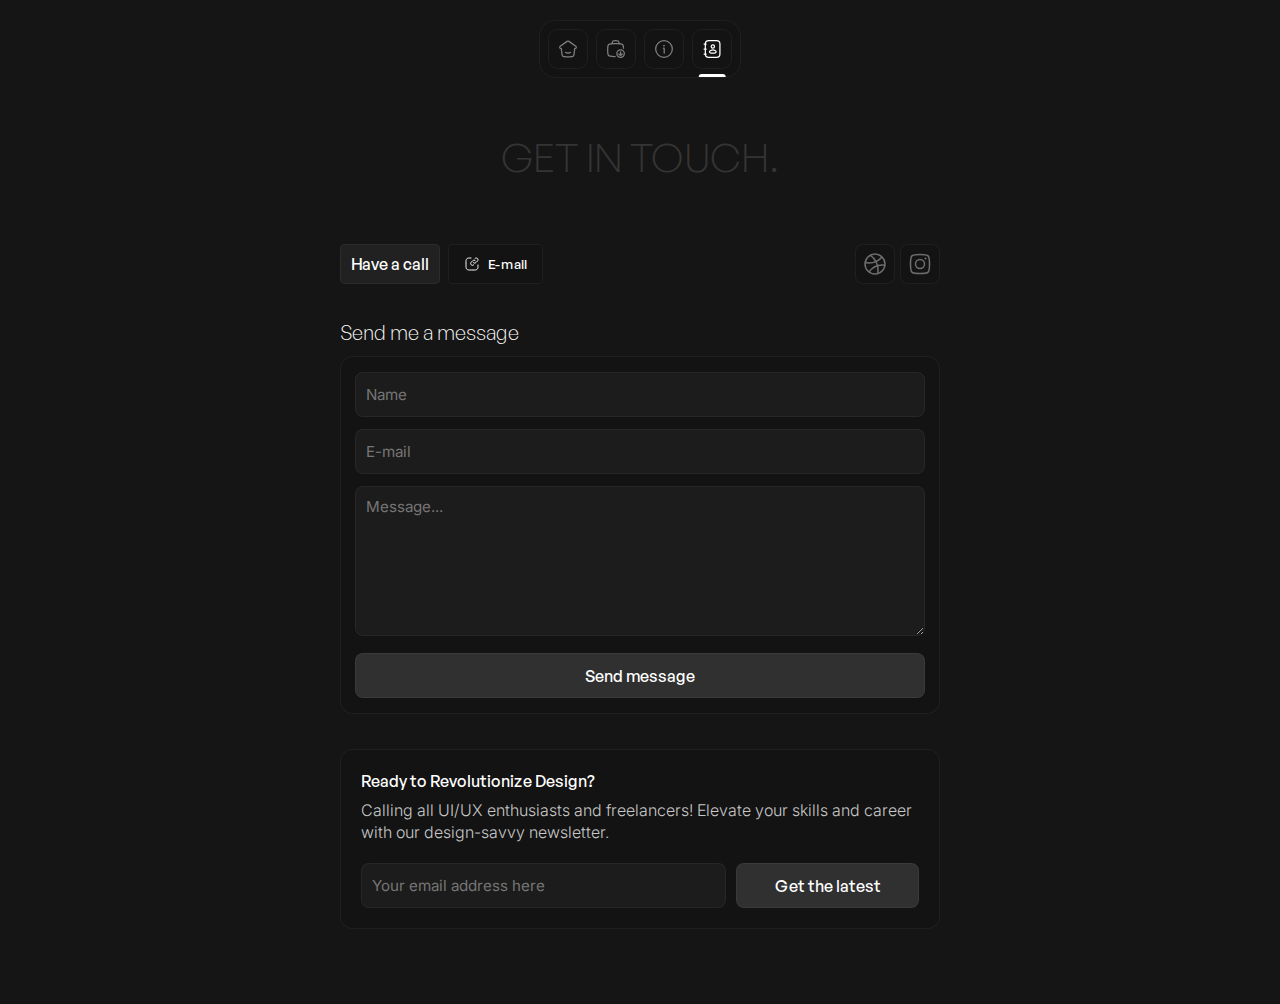
==== pages/contact.html @ 55bb3c2d "Finished the contact page." ====
<!DOCTYPE html>
<html lang="en">
<head>
    <meta charset="UTF-8">
    <meta name="viewport" content="width=device-width, initial-scale=1.0">
    <title>Mason Harper - Contact</title>
    <link rel="stylesheet" href="../styles/contact.css">
    <link rel="stylesheet" href="../styles/navbar.css">
    <link rel="stylesheet" href="../styles/reset.css">
</head>
<body>

    <!-- NAVBAR -->

    <nav>
        <a href="../index.html" class="link">
            <svg class="link-svg" xmlns="http://www.w3.org/2000/svg" viewBox="0 0 24 24" width="24" height="24" color="#000000" fill="none">
                <path d="M3.16405 11.3497L4 11.5587L4.45686 16.1005C4.715 18.6668 4.84407 19.9499 5.701 20.7249C6.55793 21.5 7.84753 21.5 10.4267 21.5H13.5733C16.1525 21.5 17.4421 21.5 18.299 20.7249C19.1559 19.9499 19.285 18.6668 19.5431 16.1005L20 11.5587L20.836 11.3497C21.5201 11.1787 22 10.564 22 9.85882C22 9.35735 21.7553 8.88742 21.3445 8.59985L13.1469 2.86154C12.4583 2.37949 11.5417 2.37949 10.8531 2.86154L2.65549 8.59985C2.24467 8.88742 2 9.35735 2 9.85882C2 10.564 2.47993 11.1787 3.16405 11.3497Z" stroke="currentColor" stroke-width="1.5" stroke-linecap="round" stroke-linejoin="round" />
                <path d="M15 16C14.2005 16.6224 13.1502 17 12 17C10.8498 17 9.79952 16.6224 9 16" stroke="currentColor" stroke-width="1.5" stroke-linecap="round" />
            </svg>
        </a>
        <a href="./projects.html" class="link">
            <svg class="link-svg" xmlns="http://www.w3.org/2000/svg" viewBox="0 0 24 24" width="24" height="24" color="#000000" fill="none">
                <path d="M11.0065 21H9.60546C6.02021 21 4.22759 21 3.11379 19.865C2 18.7301 2 16.9034 2 13.25C2 9.59661 2 7.76992 3.11379 6.63496C4.22759 5.5 6.02021 5.5 9.60546 5.5H13.4082C16.9934 5.5 18.7861 5.5 19.8999 6.63496C20.7568 7.50819 20.9544 8.7909 21 11" stroke="currentColor" stroke-width="1.5" stroke-linecap="round" stroke-linejoin="round" />
                <path d="M17.5 22C19.9853 22 22 19.9853 22 17.5C22 15.0147 19.9853 13 17.5 13C15.0147 13 13 15.0147 13 17.5C13 19.9853 15.0147 22 17.5 22Z" stroke="currentColor" stroke-width="1.5" stroke-linecap="round" />
                <path d="M19.5 18L18.9142 18.5541C18.2475 19.1847 17.9142 19.5 17.5 19.5M15.5 18L16.0858 18.5541C16.7525 19.1847 17.0858 19.5 17.5 19.5M17.5 19.5V15.5" stroke="currentColor" stroke-width="1.5" stroke-linecap="round" stroke-linejoin="round" />
                <path d="M16 5.5L15.9007 5.19094C15.4056 3.65089 15.1581 2.88087 14.5689 2.44043C13.9796 2 13.197 2 11.6316 2H11.3684C9.80304 2 9.02036 2 8.43111 2.44043C7.84186 2.88087 7.59436 3.65089 7.09934 5.19094L7 5.5" stroke="currentColor" stroke-width="1.5" stroke-linecap="round" stroke-linejoin="round" />
            </svg>
        </a>
        <a href="./about.html" class="link">
            <svg class="link-svg" xmlns="http://www.w3.org/2000/svg" viewBox="0 0 24 24" width="24" height="24" color="#000000" fill="none">
                <path d="M22 12C22 6.47715 17.5228 2 12 2C6.47715 2 2 6.47715 2 12C2 17.5228 6.47715 22 12 22C17.5228 22 22 17.5228 22 12Z" stroke="currentColor" stroke-width="1.5" />
                <path d="M12.2422 17V12C12.2422 11.5286 12.2422 11.2929 12.0957 11.1464C11.9493 11 11.7136 11 11.2422 11" stroke="currentColor" stroke-width="1.5" stroke-linecap="round" stroke-linejoin="round" />
                <path d="M11.992 8H12.001" stroke="currentColor" stroke-width="2" stroke-linecap="round" stroke-linejoin="round" />
            </svg>
        </a>
        <a href="./contact.html" class="link link-active">
            <svg class="link-svg" xmlns="http://www.w3.org/2000/svg" viewBox="0 0 24 24" width="24" height="24" color="#000000" fill="none">
                <rect x="4" y="2" width="17.5" height="20" rx="4" stroke="currentColor" stroke-width="1.5" />
                <path d="M10.59 13.7408C9.96125 14.162 8.31261 15.0221 9.31674 16.0983C9.80725 16.624 10.3536 17 11.0404 17H14.9596C15.6464 17 16.1928 16.624 16.6833 16.0983C17.6874 15.0221 16.0388 14.162 15.41 13.7408C13.9355 12.7531 12.0645 12.7531 10.59 13.7408Z" stroke="currentColor" stroke-width="1.5" />
                <path d="M15 9C15 10.1046 14.1046 11 13 11C11.8954 11 11 10.1046 11 9C11 7.89543 11.8954 7 13 7C14.1046 7 15 7.89543 15 9Z" stroke="currentColor" stroke-width="1.5" />
                <path d="M5 6L2.5 6M5 12L2.5 12M5 18H2.5" stroke="currentColor" stroke-width="1.5" stroke-linecap="round" stroke-linejoin="round" />
            </svg>
        </a>
    </nav>

    <!-- MAIN -->

    <main>

        <!-- CONTACT CONTENT -->

        <div class="contact-content">
            <div class="contact-content-text">
                <h2 class="contact-content-text-itself">Get in touch.</h2>
            </div>
            <div class="contact-content-themselves">
                <div class="contact-content-ways-of-contacting">
                    <div class="contact-content-ways-of-contacting-left">
                        <a href="./contact.html" class="contact-content-ways-of-contacting-left-contact-button">
                            <svg class="contact-content-ways-of-contacting-left-contact-button-svg" xmlns="http://www.w3.org/2000/svg" viewBox="0 0 24 24" width="24" height="24" color="#000000" fill="none">
                                <path d="M4.74038 14.3685L6.69351 12.9816C7.24445 12.5904 7.80305 12.3282 8.44034 12.1585C9.17201 11.9636 9.5 11.5644 9.5 10.711C9.5 8.54628 14.5 8.31594 14.5 10.711C14.5 11.5644 14.828 11.9636 15.5597 12.1585C16.202 12.3295 16.7599 12.5934 17.3065 12.9816L19.2596 14.3685C20.1434 14.9961 20.5547 15.2995 20.7842 15.7819C21 16.2358 21 16.768 21 17.8324C21 19.7461 21 20.703 20.4642 21.3164C19.8152 22.0593 18.128 21.9955 17.0917 21.9955H6.90833C5.87197 21.9955 4.21909 22.0986 3.5358 21.3164C3 20.703 3 19.7461 3 17.8324C3 16.768 3 16.2358 3.21584 15.7819C3.44526 15.2995 3.85662 14.9961 4.74038 14.3685Z" stroke="currentColor" stroke-width="1.5" />
                                <path d="M14 17C14 18.1046 13.1046 19 12 19C10.8954 19 10 18.1046 10 17C10 15.8954 10.8954 15 12 15C13.1046 15 14 15.8954 14 17Z" stroke="currentColor" stroke-width="1.5" />
                                <path d="M6.96014 3.69772C5.6417 4.07415 4.69384 4.54112 3.82645 5.10455C2.45318 5.9966 1.86443 7.60404 2.02607 9.15513C2.09439 9.81068 2.62064 10.1241 3.23089 9.95455C3.69451 9.82571 4.15888 9.7003 4.61961 9.56364C5.96706 9.16397 6.28399 8.67812 6.47124 7.29885L6.96014 3.69772ZM6.96014 3.69772C10.2186 2.76743 13.7814 2.76743 17.0399 3.69772M17.0399 3.69772C18.3583 4.07415 19.3062 4.54112 20.1735 5.10455C21.5468 5.9966 22.1356 7.60404 21.9739 9.15513C21.9056 9.81068 21.3794 10.1241 20.7691 9.95455C20.3055 9.82571 19.8411 9.7003 19.3804 9.56364C18.0329 9.16397 17.716 8.67812 17.5288 7.29885L17.0399 3.69772Z" stroke="currentColor" stroke-width="1.5" stroke-linejoin="round" />
                            </svg>
                            <span class="contact-content-ways-of-contacting-left-contact-button-text">Have a call</span>
                        </a>
                        <button type="button" class="contact-content-ways-of-contacting-left-copy-email-button">
                            <svg class="contact-content-ways-of-contacting-left-copy-email-button-svg" xmlns="http://www.w3.org/2000/svg" viewBox="0 0 24 24" width="24" height="24" color="#000000" fill="none">
                                <path d="M14.5563 13.2183C13.514 14.2606 11.8241 14.2606 10.7817 13.2183C9.73942 12.1759 9.73942 10.486 10.7817 9.44364L13.1409 7.0845C14.1357 6.08961 15.7206 6.04433 16.7692 6.94866M16.4437 3.78175C17.486 2.73942 19.1759 2.73942 20.2183 3.78175C21.2606 4.82408 21.2606 6.51403 20.2183 7.55636L17.8591 9.9155C16.8643 10.9104 15.2794 10.9557 14.2308 10.0513" stroke="currentColor" stroke-width="1.5" stroke-linecap="round" stroke-linejoin="round" />
                                <path d="M10.4999 3C7.21257 3 5.56889 3 4.46256 3.9079C4.25998 4.07414 4.07423 4.25989 3.90798 4.46247C3.00007 5.56879 3.00006 7.21247 3.00002 10.4998L3 12.9999C2.99996 16.7712 2.99995 18.6568 4.17152 19.8284C5.3431 21 7.22873 21 11 21H13.4999C16.7874 21 18.4311 21 19.5375 20.092C19.74 19.9258 19.9257 19.7401 20.092 19.5376C20.9999 18.4312 20.9999 16.7875 20.9999 13.5" stroke="currentColor" stroke-width="1.5" stroke-linecap="round" stroke-linejoin="round" />
                            </svg>
                            <span class="contact-content-ways-of-contacting-left-copy-email-button-text">E-mail</span>
                        </button>
                    </div>
                    <div class="contact-content-ways-of-contacting-right">
                        <a class="contact-content-ways-of-contacting-right-link" href="">
                            <svg class="contact-content-ways-of-contacting-right-link-svg" xmlns="http://www.w3.org/2000/svg" viewBox="0 0 24 24" width="24" height="24" color="#000000" fill="none">
                                <circle cx="12" cy="12" r="10" stroke="currentColor" stroke-width="1.5" />
                                <path d="M22 13.2644C21.0732 13.0906 20.12 13 19.1472 13C13.7948 13 9.03435 15.7425 6 20" stroke="currentColor" stroke-width="1.5" stroke-linejoin="round" />
                                <path d="M19 5C15.8705 8.66742 11.1679 11 5.90962 11C4.56437 11 3.25548 10.8473 2 10.5587" stroke="currentColor" stroke-width="1.5" stroke-linejoin="round" />
                                <path d="M14.6178 22C14.8684 20.786 15 19.5287 15 18.2407C15 11.9247 11.8343 6.34645 7 3" stroke="currentColor" stroke-width="1.5" stroke-linejoin="round" />
                            </svg>
                        </a>
                        <a class="contact-content-ways-of-contacting-right-link" href="">
                            <svg class="contact-content-ways-of-contacting-right-link-svg" xmlns="http://www.w3.org/2000/svg" viewBox="0 0 24 24" width="24" height="24" color="#000000" fill="none">
                                <path d="M2.5 12C2.5 7.52166 2.5 5.28249 3.89124 3.89124C5.28249 2.5 7.52166 2.5 12 2.5C16.4783 2.5 18.7175 2.5 20.1088 3.89124C21.5 5.28249 21.5 7.52166 21.5 12C21.5 16.4783 21.5 18.7175 20.1088 20.1088C18.7175 21.5 16.4783 21.5 12 21.5C7.52166 21.5 5.28249 21.5 3.89124 20.1088C2.5 18.7175 2.5 16.4783 2.5 12Z" stroke="currentColor" stroke-width="1.5" stroke-linejoin="round" />
                                <path d="M16.5 12C16.5 14.4853 14.4853 16.5 12 16.5C9.51472 16.5 7.5 14.4853 7.5 12C7.5 9.51472 9.51472 7.5 12 7.5C14.4853 7.5 16.5 9.51472 16.5 12Z" stroke="currentColor" stroke-width="1.5" />
                                <path d="M17.5078 6.5L17.4988 6.5" stroke="currentColor" stroke-width="2" stroke-linecap="round" stroke-linejoin="round" />
                            </svg>
                        </a>
                    </div>
                </div>
                <div class="contact-content-form">
                    <h3 class="contact-content-form-text">Send me a message</h3>
                    <div class="contact-content-form-itself">
                        <input type="text" placeholder="Name" id="nameInput" name="nameInput">
                        <input type="email" placeholder="E-mail" id="emailInput" name="emailInput">
                        <textarea name="messagInput" id="messageInput" placeholder="Message..." class="message-input"></textarea>
                        <button type="submit" id="sendMessageBtn" class="send-message-button">Send message</button>
                    </div>
                </div>
                <div class="contact-content-subscribe">
                    <div class="contact-content-subscribe-inner">
                        <h4 class="contact-content-subscribe-text">Ready to Revolutionize Design?</h4>
                        <p class="contact-content-subscribe-paragraph">Calling all UI/UX enthusiasts and freelancers! Elevate your skills and career with our design-savvy newsletter.</p>
                    </div>
                    <form class="contact-content-subscribe-form">
                        <input type="email" placeholder="Your email address here" id="subcribeEmailInput">
                        <button class="subscribe-button" id="subscribeBtn">Get the latest</button>
                    </form>
                </div>
            </div>
        </div>
        

    </main>
    
    <script src="../scripts/contact.js"></script>
</body>
</html>
---- styles/contact.css ----
/* MAIN */

main {
    display: flex;
    justify-content: center;
    padding-top: 130px;
    padding-bottom: 75px;
}

/* CONTACT CONTENT */

.contact-content {
    width: 600px;
    display: flex;
    flex-direction: column;
    row-gap: 60px;

}

.contact-content-text {
    display: flex;
    justify-content: center;
}

.contact-content-text-itself {
    color: #353434;
    font-family: var(--f-generalsans-light);
    font-weight: 300;
    text-transform: uppercase;
    font-size: 2.5rem;
}

/* CONTACT THEMSELVES */

.contact-content-themselves {
    display: flex;
    flex-direction: column;
    row-gap: 35px;
}

/* WAYS OF CONTACTING */

.contact-content-ways-of-contacting {
    display: flex;
    align-items: center;
    justify-content: space-between;
}

.contact-content-ways-of-contacting-left {
    display: flex;
    align-items: center;
    column-gap: 8px;
}

.contact-content-ways-of-contacting-left-contact-button {
    height: 40px;
    padding-inline: 10px;
    display: flex;
    align-items: center;
    justify-content: center;
    text-decoration: none;
    font-family: var(--f-generalsans-medium);
    background-color: rgb(33, 33, 33);
    border-radius: 0.3rem;
    border: 1px solid rgba(255,255,255,0.05);
    transition: border 300ms, background-color 300ms;
}

.contact-content-ways-of-contacting-left-contact-button:hover {
    background-color: rgb(40, 40, 40);
    border: 1px solid rgba(255,255,255,0.2);
}

.contact-content-ways-of-contacting-left-contact-button-svg {
    display: none;
    color: white;
    width: 18px;
    height: 18px;
}

.contact-content-ways-of-contacting-left-contact-button-text {
    color: white;
}

.contact-content-ways-of-contacting-left-copy-email-button {
    padding-inline: 15px;
    height: 40px;
    display: flex;
    align-items: center;
    column-gap: 8px;
    border-radius: 0.3rem;
    background-color: #131313;
    border: 1px solid rgba(255,255,255,0.05);
    cursor: pointer;
    transition: border 300ms;
}

.contact-content-ways-of-contacting-left-copy-email-button:hover {
    border: 1px solid rgba(255,255,255,0.2);
}

.contact-content-ways-of-contacting-left-copy-email-button-svg {
    --svg-size: 16px;
    width: var(--svg-size);
    height: var(--svg-size);
    color: white;
}

.contact-content-ways-of-contacting-left-copy-email-button-text {
    color: white;
    font-family: var(--f-generalsans-medium);
}

.contact-content-ways-of-contacting-right {
    display: flex;
    align-items: center;
    column-gap: 5px;
}

.contact-content-ways-of-contacting-right-link {
    text-decoration: none;
    background-color: #131313;
    width: 40px;
    height: 40px;
    display: flex;
    justify-content: center;
    align-items: center;
    border-radius: 0.5rem;
    border: 1px solid rgba(255,255,255,0.05);
    transition: border 300ms, background-color 300ms;
}

.contact-content-ways-of-contacting-right-link-svg {
    color: rgb(111, 111, 111);
    transition: color 300ms;
}

.contact-content-ways-of-contacting-right-link:hover {
    border: 1px solid rgba(255,255,255,0.2);
    background-color: #191919;
}

.contact-content-ways-of-contacting-right-link:hover .contact-content-ways-of-contacting-right-link-svg {
    color: white;
}

/* FORM CONTAINER */

.contact-content-form {
    display: flex;
    flex-direction: column;
    row-gap: 10px;
    font-family: var(--f-generalsans-light);
}

.contact-content-form-text {
    color: white;
    font-weight: 400;
    font-size: 1.25rem;
}

/* FORM ITSELF */

.contact-content-form-itself {
    background-color: #131313;
    padding: 15px 14px;
    border: 1px solid rgba(255,255,255,0.05);
    border-radius: 0.8rem;
}

.contact-content-form-itself input {
    width: 100%;
    height: 45px;
    outline: none;
    margin-bottom: 12px;
    padding-left: 10px;
    border: 1px solid rgba(255,255,255,0.05);
    background-color: #1c1c1c;
    border-radius: 0.5rem;
    font-family: var(--f-inter);
    color: white;
    font-size: 0.95rem;
}

.contact-content-form-itself input:focus-within,
.contact-content-form-itself textarea:focus-within {
    border: 1px solid rgba(255,255,255,0.2);
}

.contact-content-form-itself textarea {
    width: 100%;
    max-width: 100%;
    min-width: 100%;
    min-height: 150px;
    outline: none;
    margin-bottom: 12px;
    padding: 10px;
    border: 1px solid rgba(255,255,255,0.05);
    background-color: #1c1c1c;
    border-radius: 0.5rem;
    font-family: var(--f-inter);
    color: white;
    font-size: 0.95rem;
}

.send-message-button {
    width: 100%;
    height: 45px;
    border-radius: 0.5rem;
    border: 1px solid rgba(255,255,255,0.05);
    background-color: #303030;
    color: white;
    font-family: var(--f-generalsans-medium);
    font-size: 1rem;
    cursor: pointer;
    transition: border 300ms, background-color 300ms;
}

.send-message-button:hover {
    background-color: #353535;
    border: 1px solid rgba(255,255,255,0.2);
}

/* SUBSCRIBE */

.contact-content-subscribe {
    display: flex;
    flex-direction: column;
    row-gap: 20px;
    padding: 20px;
    background-color: #131313;
    border: 1px solid rgba(255,255,255,0.05);
    border-radius: 0.8rem;
    font-family: var(--f-generalsans-medium);
}

.contact-content-subscribe-inner {
    display: flex;
    flex-direction: column;
    row-gap: 7px;
}

.contact-content-subscribe-text {
    color: white;
    font-weight: 200;
}

.contact-content-subscribe-paragraph {
    font-family: var(--f-inter);
    color: rgb(199, 199, 199);
    font-weight: 300;
    line-height: 22px;
}

/* SUBSCRIBE FORM */

.contact-content-subscribe-form {
    display: grid;
    grid-template-columns: 2fr 1fr;
    gap: 10px;
}

.contact-content-subscribe-form input {
    width: 100%;
    height: 45px;
    outline: none;
    padding-left: 10px;
    border: 1px solid rgba(255,255,255,0.05);
    background-color: #1c1c1c;
    border-radius: 0.5rem;
    font-family: var(--f-inter);
    color: white;
    font-size: 0.95rem;
}

.subscribe-button {
    width: 100%;
    height: 45px;
    border-radius: 0.5rem;
    border: 1px solid rgba(255,255,255,0.05);
    background-color: #303030;
    color: white;
    font-family: var(--f-generalsans-medium);
    font-size: 1rem;
    cursor: pointer;
    transition: border 300ms, background-color 300ms;
}

/* MEDIA QUERIES */

@media (max-width: 800px) {
    .contact-content-ways-of-contacting-left-contact-button-text {
        display: none;
    }
    .contact-content-ways-of-contacting-left-contact-button-svg {
        display: unset;
    }
    .contact-content-ways-of-contacting-left-contact-button {
        width: 40px;
        padding-inline: 0;
    }
}

@media (max-width: 700px) {
    .contact-content {
        width: 100%;
    }
    main {
        padding-inline: 20px;
    }
}

@media (max-width: 500px) {
    .contact-content-subscribe-form {
        grid-template-columns: 1fr;
    }
}

@media (max-width: 400px) {
    .contact-content-text-itself {
        font-size: 2rem;
    }
}

@media (max-width: 350px) {
    main {
        padding-inline: 10px;
    }
}
---- styles/navbar.css ----
/* NAVBAR */

nav {
    position: fixed;
    top: 20px;
    left: 50%;
    transform: translateX(-50%);
    background-color: #131313;
    padding: 8px;
    border-radius: 1rem;
    display: flex;
    align-items: center;
    column-gap: 8px;
    border: 1px solid rgba(255, 255, 255, 0.05);
    z-index: 111;
}

.link {
    width: 40px;
    height: 40px;
    border: 1px solid rgba(255, 255, 255, 0.05);
    border-radius: 0.6rem;
    display: flex;
    justify-content: center;
    align-items: center;
    transition: background-color 300ms, border 300ms;
}

.link-svg {
    --size-of-svg: 20px;
    color: gray;
    width: var(--size-of-svg);
    height: var(--size-of-svg);
    transition: color 300ms;
}

.link:hover {
    border: 1px solid rgba(255, 255, 255, 0.2);
    background-color: #191919;
}

.link:hover .link-svg {
    color: white;
}

/* ACTIVE LINK */

.link-active {
    position: relative;
}

.link-active > .link-svg {
    color: white;
}

.link-active::before {
    content: '';
    width: 70%;
    height: 3.5px;
    position: absolute;
    left: 50%;
    transform: translateX(-50%);
    top: calc(100% + 5.5px);
    background-color: rgb(255, 255, 255);
    border-radius: 1rem 1rem 0 0;
}

/* LINK INDICATOT TEXTS */

.link:first-of-type::after {
    content: 'Home';
    position: absolute;
    top: 50%;
    scale: 0;
    opacity: 0;
    font-family: var(--f-generalsans-light);
    color: white;
    background-color: #191919;
    border: 1px solid rgba(255, 255, 255, 0.05);
    border-radius: 0.5rem;
    font-size: 0.7rem;
    padding: 4px 8px;
    text-transform: uppercase;
    pointer-events: none;
    transition: opacity 400ms, scale 400ms, top 400ms;
}

.link:nth-of-type(2)::after {
    content: 'Projects';
    position: absolute;
    top: 50%;
    scale: 0;
    opacity: 0;
    font-family: var(--f-generalsans-light);
    color: white;
    background-color: #191919;
    border: 1px solid rgba(255, 255, 255, 0.05);
    border-radius: 0.5rem;
    font-size: 0.7rem;
    padding: 4px 8px;
    text-transform: uppercase;
    pointer-events: none;
    transition: opacity 400ms, scale 400ms, top 400ms;
}

.link:nth-of-type(3)::after {
    content: 'About';
    position: absolute;
    top: 50%;
    scale: 0;
    opacity: 0;
    font-family: var(--f-generalsans-light);
    color: white;
    background-color: #191919;
    border: 1px solid rgba(255, 255, 255, 0.05);
    border-radius: 0.5rem;
    font-size: 0.7rem;
    padding: 4px 8px;
    text-transform: uppercase;
    pointer-events: none;
    transition: opacity 400ms, scale 400ms, top 400ms;
}

.link:nth-of-type(4)::after {
    content: 'Contact';
    position: absolute;
    top: 50%;
    scale: 0;
    opacity: 0;
    font-family: var(--f-generalsans-light);
    color: white;
    background-color: #191919;
    border: 1px solid rgba(255, 255, 255, 0.05);
    border-radius: 0.5rem;
    font-size: 0.7rem;
    padding: 4px 8px;
    text-transform: uppercase;
    pointer-events: none;
    transition: opacity 400ms, scale 400ms, top 400ms;
}

.link:hover::after {
    top: 60px;
    opacity: 1;
    scale: 1;
}
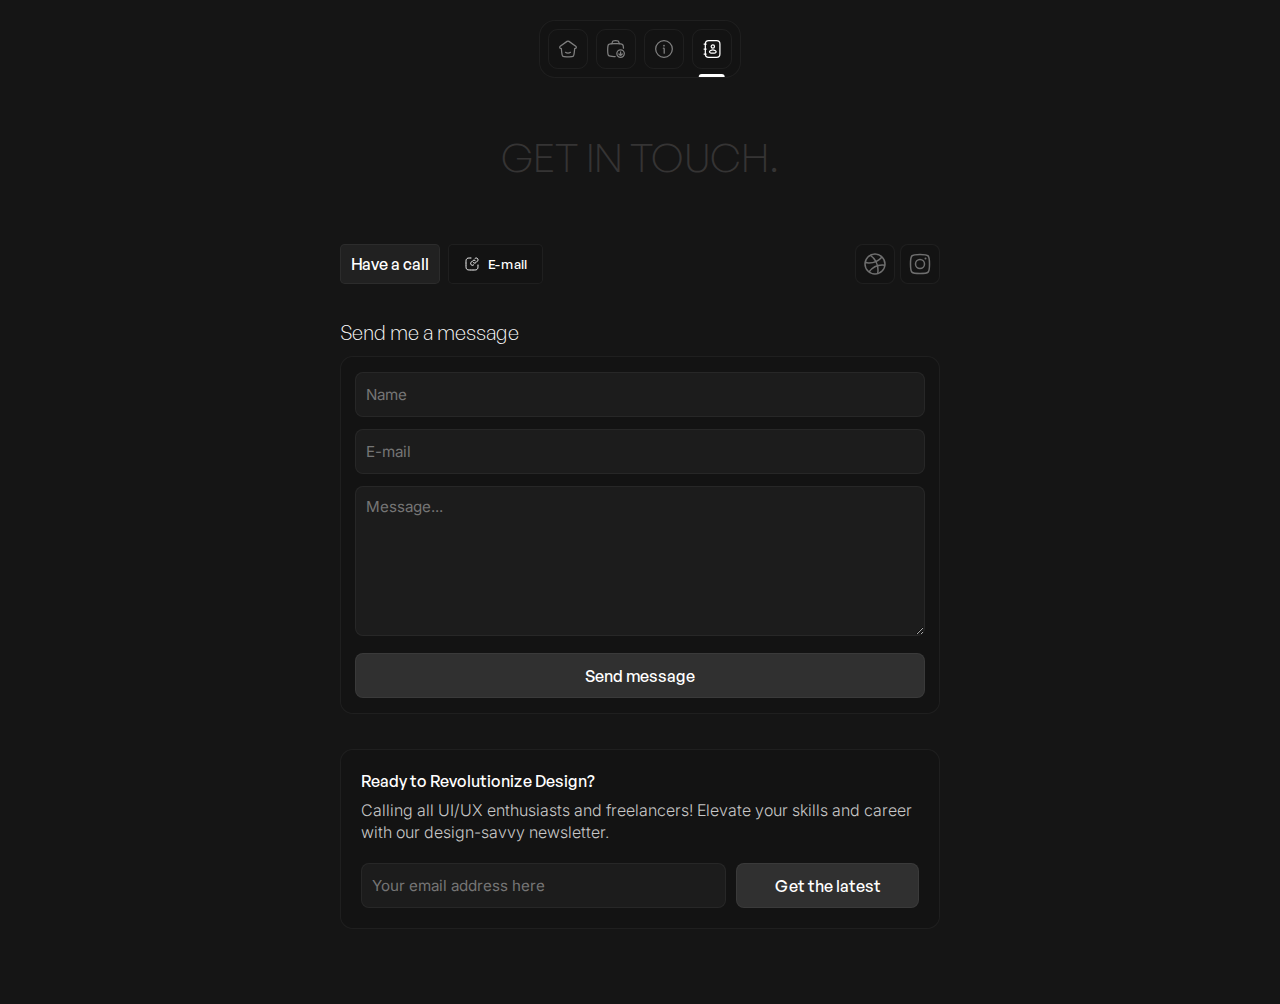
==== commit a111c7b5: "Functionality is partially done." ====
--- a/pages/contact.html
+++ b/pages/contact.html
@@ -94,9 +94,9 @@
                 <div class="contact-content-form">
                     <h3 class="contact-content-form-text">Send me a message</h3>
                     <div class="contact-content-form-itself">
-                        <input type="text" placeholder="Name" id="nameInput" name="nameInput">
-                        <input type="email" placeholder="E-mail" id="emailInput" name="emailInput">
-                        <textarea name="messagInput" id="messageInput" placeholder="Message..." class="message-input"></textarea>
+                        <input required type="text" placeholder="Name" id="nameInput" name="nameInput">
+                        <input required type="email" placeholder="E-mail" id="emailInput" name="emailInput">
+                        <textarea required name="messagInput" id="messageInput" placeholder="Message..." class="message-input"></textarea>
                         <button type="submit" id="sendMessageBtn" class="send-message-button">Send message</button>
                     </div>
                 </div>
@@ -106,7 +106,7 @@
                         <p class="contact-content-subscribe-paragraph">Calling all UI/UX enthusiasts and freelancers! Elevate your skills and career with our design-savvy newsletter.</p>
                     </div>
                     <form class="contact-content-subscribe-form">
-                        <input type="email" placeholder="Your email address here" id="subcribeEmailInput">
+                        <input required type="email" placeholder="Your email address here" id="subcribeEmailInput">
                         <button class="subscribe-button" id="subscribeBtn">Get the latest</button>
                     </form>
                 </div>
--- a/styles/contact.css
+++ b/styles/contact.css
@@ -286,6 +286,11 @@
     transition: border 300ms, background-color 300ms;
 }
 
+.subscribe-button:hover {
+    background-color: #353535;
+    border: 1px solid rgba(255,255,255,0.2);
+}
+
 /* MEDIA QUERIES */
 
 @media (max-width: 800px) {
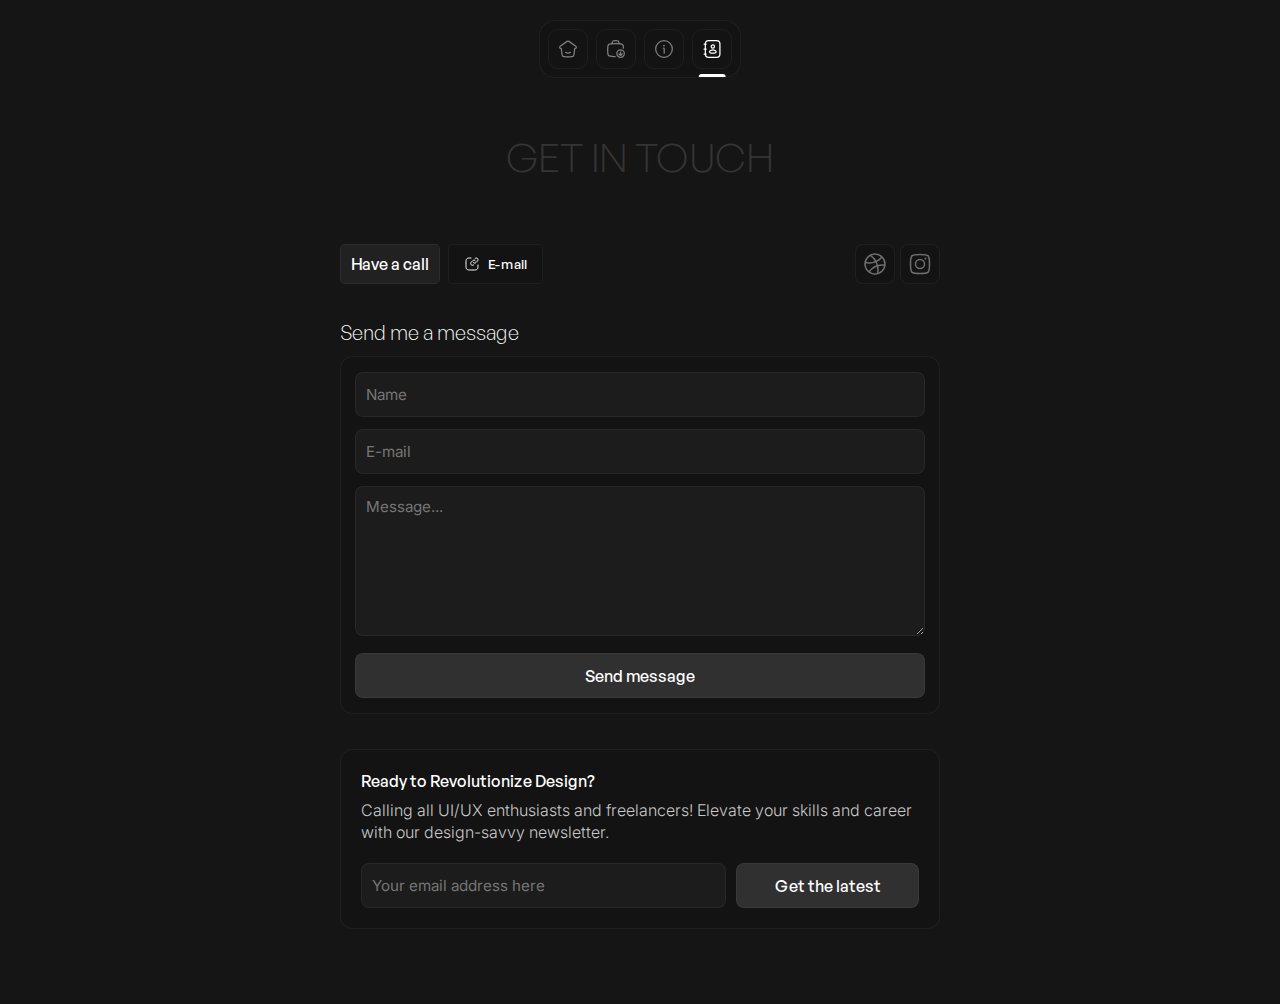
==== commit db851626: "Almost done." ====
--- a/pages/contact.html
+++ b/pages/contact.html
@@ -52,7 +52,7 @@
 
         <div class="contact-content">
             <div class="contact-content-text">
-                <h2 class="contact-content-text-itself">Get in touch.</h2>
+                <h2 class="contact-content-text-itself">Get in touch</h2>
             </div>
             <div class="contact-content-themselves">
                 <div class="contact-content-ways-of-contacting">
